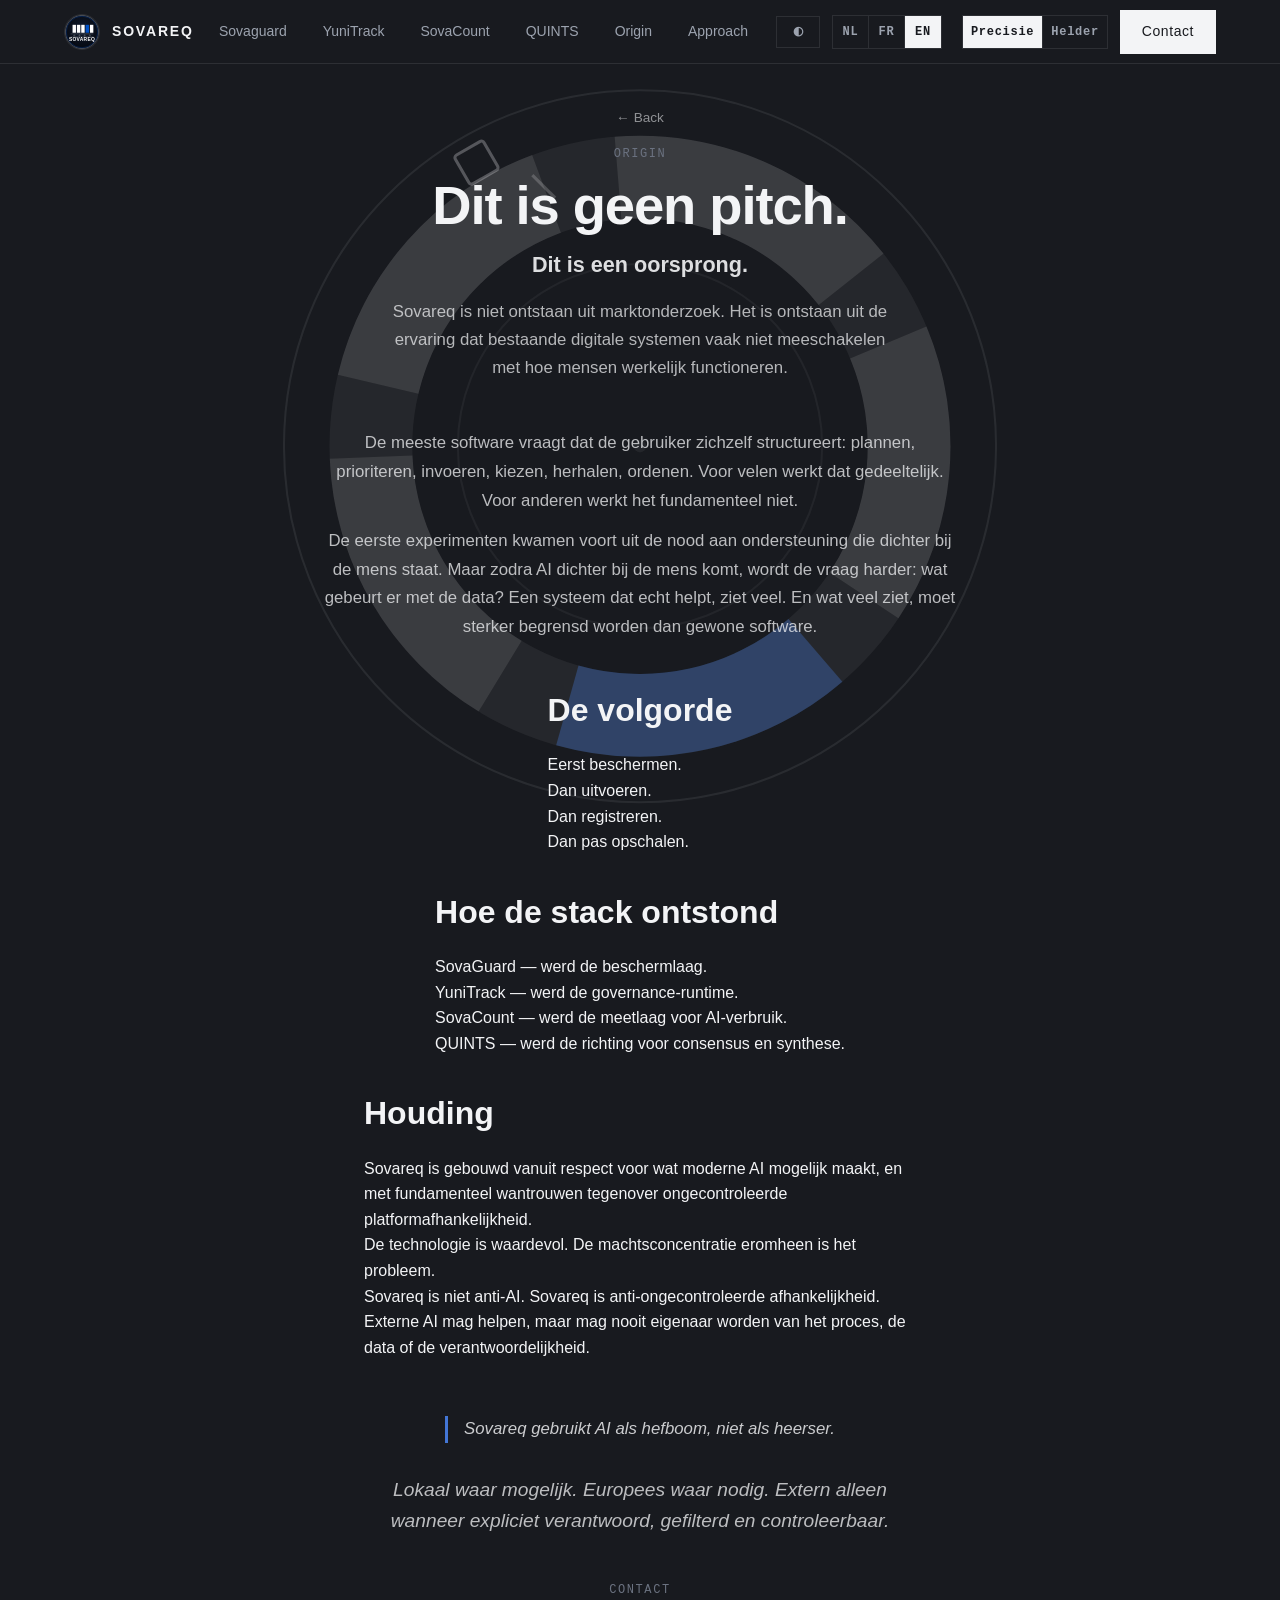
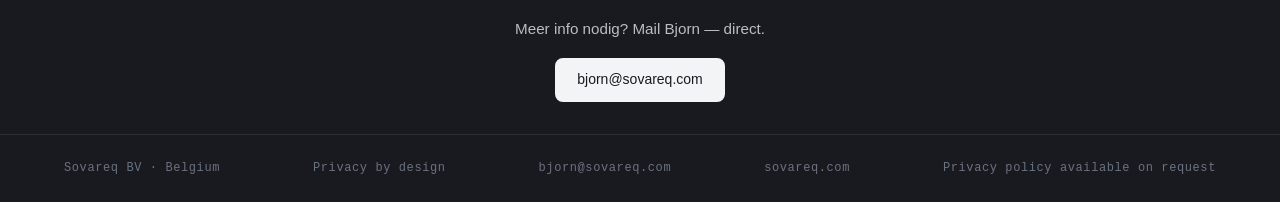
==== origin.html @ 06116773 "restore working site + add SovaCount/QUINTS/Origin pages - Restore index.html, sovaguard.html, yunit" ====
<!doctype html>
<html lang="nl">
  <head>
    <meta charset="utf-8">
    <meta name="viewport" content="width=device-width, initial-scale=1">
    <title>Origin | Sovareq</title>
    <meta name="description" content="Sovareq is niet ontstaan uit marktonderzoek. Het is ontstaan uit ervaring met digitale systemen die niet meeschakelen met hoe mensen werkelijk functioneren.">
    <link rel="icon" type="image/svg+xml" href="assets/sovareq-logo.svg">
    <link rel="stylesheet" href="styles.css">
    <style>
      /* ── YuniTrack page ── */
      .site-overlay { display: none; }

      /* Circular belt overlay */
      .yt-overlay {
        position: fixed;
        top: 50%;
        left: 50%;
        transform: translate(-50%, -50%);
        width: min(92vw, 92vh);
        aspect-ratio: 1;
        pointer-events: none;
        z-index: 0;
        color: var(--color-ink);
      }

      .yt-main {
        position: relative;
        z-index: 1;
        min-height: 100vh;
        display: flex;
        flex-direction: column;
      }

      /* ── Hero ── */
      .yt-hero {
        padding: var(--space-10) var(--space-6) var(--space-6);
        max-width: 600px;
        margin: 0 auto;
        text-align: center;
      }
      .yt-hero a.sg-back { display: inline-flex; align-items: center; gap: var(--space-1); font-size: .85rem; opacity: .55; text-decoration: none; color: var(--color-ink); margin-bottom: var(--space-4); transition: opacity .15s; }
      .yt-hero a.sg-back:hover { opacity: 1; }
      .yt-hero .section-label { display: block; margin-bottom: var(--space-3); }
      .yt-hero h1 { font-size: clamp(2rem, 5vw, 3.4rem); font-weight: 800; letter-spacing: -.02em; line-height: 1.1; margin: 0 0 var(--space-3); }
      .yt-hero .yt-tagline { font-size: clamp(1.1rem, 2.5vw, 1.35rem); font-weight: 600; margin: 0 0 var(--space-4); opacity: .9; }
      .yt-hero .yt-sub { font-size: clamp(.9rem, 1.6vw, 1.05rem); opacity: .72; line-height: 1.65; max-width: 520px; margin: 0 auto var(--space-6); }

      /* ── Intro ── */
      .yt-intro { max-width: 680px; margin: 0 auto; padding: 0 var(--space-6) var(--space-8); text-align: center; }
      .yt-intro p { font-size: clamp(.9rem, 1.6vw, 1.05rem); opacity: .75; line-height: 1.7; margin: 0 0 var(--space-3); }

      /* ── Content grid ── */
      .yt-blocks { max-width: 980px; margin: 0 auto; padding: 0 var(--space-6) var(--space-8); }
      .yt-grid { display: grid; grid-template-columns: repeat(auto-fit, minmax(200px, 1fr)); gap: var(--space-4); }

      /* Block 4 (blue) gets accent styling */
      .yt-block-card.blue { border-top-color: var(--color-accent); }
      .yt-block-num { font-size: .7rem; letter-spacing: .1em; opacity: .4; margin-bottom: var(--space-2); font-weight: 600; }

      /* ── What / What not ── */
      .yt-scope { max-width: 680px; margin: 0 auto var(--space-8); padding: 0 var(--space-6); display: grid; grid-template-columns: 1fr 1fr; gap: var(--space-6); }
      @media (max-width: 560px) { .yt-scope { grid-template-columns: 1fr; } }
      .yt-scope-block h3 { font-size: .95rem; font-weight: 700; margin: 0 0 var(--space-2); }
      .yt-scope-block p  { font-size: .9rem; opacity: .72; line-height: 1.65; margin: 0; }

      /* ── Aanpak ── */
      .yt-aanpak { max-width: 600px; margin: 0 auto var(--space-8); padding: 0 var(--space-6); }
      .yt-aanpak h2 { font-size: clamp(1.4rem, 3vw, 2rem); font-weight: 700; margin-bottom: var(--space-4); }
      .yt-aanpak p  { font-size: .95rem; opacity: .75; line-height: 1.7; margin-bottom: var(--space-3); }
      .yt-aanpak blockquote { border-left: 3px solid var(--color-accent); margin: var(--space-6) 0 0; padding-left: var(--space-4); font-size: 1.05rem; font-style: italic; opacity: .82; }

      /* ── Contact ── */
      .yt-contact { max-width: 540px; margin: 0 auto var(--space-8); padding: 0 var(--space-6); text-align: center; }
      .yt-contact p { opacity: .75; font-size: .95rem; line-height: 1.7; margin-bottom: var(--space-4); }
      .yt-contact a.btn-primary { display: inline-block; }

      /* ── Technical signals ── */
      .yt-signals { max-width: 680px; margin: 0 auto var(--space-8); padding: 0 var(--space-6); }
      .yt-signals-grid { display: flex; flex-wrap: wrap; gap: var(--space-2); }
      .yt-signal-tag { font-size: .78rem; padding: 4px 10px; border: 1px solid rgba(128,128,128,.25); border-radius: 2px; font-family: var(--font-mono, monospace); opacity: .7; }

      /* ── Belt SVG elements ── */
      .yt-belt-ring  { fill: none; stroke: currentColor; stroke-width: 40; stroke-opacity: 0.06; }
      .yt-ring-outer { fill: none; stroke: currentColor; stroke-width: 1; stroke-opacity: 0.08; }
      .yt-ring-inner { fill: none; stroke: currentColor; stroke-width: 1; stroke-opacity: 0.05; }
      .yt-center     { fill: currentColor; fill-opacity: 0.06; }
      .yt-block-path { }
      .yt-validator-body { fill: none; stroke: currentColor; stroke-width: 1.5; stroke-opacity: 0.28; }
      .yt-validator-flash { fill: #cc3030; fill-opacity: 0; }
    </style>
  </head>
  <body>

    <div class="portrait-gate" role="alertdialog" aria-label="Oriëntatie vereist">
      <span class="portrait-gate-label">Sovareq — Oriëntatieverificatie</span>
      <svg class="portrait-gate-icon" viewBox="0 0 48 48" fill="none" xmlns="http://www.w3.org/2000/svg" aria-hidden="true">
        <rect x="12" y="4" width="24" height="40" rx="4" stroke="currentColor" stroke-width="2.5"/>
        <circle cx="24" cy="38" r="2" fill="currentColor"/>
        <line x1="16" y1="9" x2="32" y2="9" stroke="currentColor" stroke-width="2" stroke-linecap="round"/>
      </svg>
      <h2>Oriëntatie vereist</h2>
      <p>Draai uw apparaat naar landschapsmodus om door te gaan.</p>
      <span class="portrait-gate-rule">Beleid: Schermoriëntatie — Artikel 1</span>
    </div>

    <!-- ── Circular belt background ── -->
    <div class="yt-overlay" aria-hidden="true">
      <svg id="yt-svg" viewBox="0 0 400 400" xmlns="http://www.w3.org/2000/svg">
        <!-- Belt track ring -->
        <circle cx="200" cy="200" r="130" class="yt-belt-ring"/>
        <!-- Outer decoration ring -->
        <circle cx="200" cy="200" r="172" class="yt-ring-outer"/>
        <!-- Inner decoration ring -->
        <circle cx="200" cy="200" r="88" class="yt-ring-inner"/>
        <!-- Center dot -->
        <circle cx="200" cy="200" r="3" class="yt-center"/>
        <!-- 5 animated blocks (paths filled by JS) -->
        <path id="yt-b0" class="yt-block-path" fill="currentColor" fill-opacity="0.10"/>
        <path id="yt-b1" class="yt-block-path" fill="currentColor" fill-opacity="0.10"/>
        <path id="yt-b2" class="yt-block-path" fill="currentColor" fill-opacity="0.10"/>
        <path id="yt-b3" class="yt-block-path" fill="var(--color-accent)" fill-opacity="0.28"/>
        <path id="yt-b4" class="yt-block-path" fill="currentColor" fill-opacity="0.10"/>
        <!-- Validator position indicator at 10 o'clock (240°) -->
        <!-- Validator at r=158, angle=240°: x=200+158*cos(240°)=200-79=121, y=200+158*sin(240°)=200-136.9=63.1 -->
        <rect id="yt-validator" class="yt-validator-body"
              x="113" y="55" width="16" height="16" rx="1.5"
              transform="rotate(-30 121 63)"/>
        <!-- Red flash overlay on validator -->
        <rect id="yt-validator-flash" class="yt-validator-flash"
              x="113" y="55" width="16" height="16" rx="1.5"
              transform="rotate(-30 121 63)"/>
        <!-- Small tick at validator position on outer ring -->
        <line x1="159" y1="80" x2="148" y2="69" stroke="currentColor" stroke-width="1.5" stroke-opacity="0.20"/>
      </svg>
    </div>

    <header class="site-header">
      <a class="brand" href="index.html" aria-label="Sovareq">
        <img class="brand-mark" src="assets/sovareq-logo.svg" alt="" width="36" height="36">
        <span class="brand-name">Sovareq</span>
      </a>
      <button class="nav-toggle" id="nav-toggle" aria-label="Menu openen" aria-expanded="false">☰</button>
      <nav class="main-nav" id="main-nav" aria-label="Navigatie">
        <a href="sovaguard.html" data-i18n="nav.product">Sovaguard</a>
        <a href="yunitrack.html" data-i18n="nav.yunitrack">YuniTrack</a>
        <a href="sovacount.html" data-i18n="nav.sovacount">SovaCount</a>
        <a href="quints.html" data-i18n="nav.quints">QUINTS</a>
        <a href="origin.html" data-i18n="nav.origin" aria-current="page">Origin</a>
        <a href="index.html#aanpak" data-i18n="nav.approach">Aanpak</a>
        <button class="theme-btn" id="theme-btn" aria-label="Thema wisselen">◐</button>
        <div class="lang-toggle" role="group" aria-label="Taal / Langue / Language">
          <button class="lang-btn" data-lang="nl" aria-pressed="true">NL</button>
          <button class="lang-btn" data-lang="fr" aria-pressed="false">FR</button>
          <button class="lang-btn" data-lang="en" aria-pressed="false">EN</button>
        </div>
        <div class="tone-toggle" role="group" aria-label="Toonlaag">
          <button class="tone-btn active" data-tone="precision" aria-pressed="true">Precisie</button>
          <button class="tone-btn" data-tone="clear" aria-pressed="false">Helder</button>
        </div>
        <a href="index.html#contact" class="nav-cta" data-i18n="nav.contact">Contact</a>
      </nav>
    </header>

    <main class="yt-main">

      <section class="yt-hero">
        <a class="sg-back" href="index.html">← <span data-i18n="sg.back">Terug</span></a>
        <span class="section-label">Origin</span>
        <h1 data-tone-key="hero_title">Dit is geen pitch.</h1>
        <p class="yt-tagline" data-tone-key="hero_tagline">Dit is een oorsprong.</p>
        <p class="yt-sub" data-tone-key="hero_sub">Sovareq is niet ontstaan uit marktonderzoek. Het is ontstaan uit de ervaring dat bestaande digitale systemen vaak niet meeschakelen met hoe mensen werkelijk functioneren.</p>
      </section>

      <section class="yt-intro">
        <p data-tone-key="intro_p1">De meeste software vraagt dat de gebruiker zichzelf structureert: plannen, prioriteren, invoeren, kiezen, herhalen, ordenen. Voor velen werkt dat gedeeltelijk. Voor anderen werkt het fundamenteel niet.</p>
        <p data-tone-key="intro_p2">De eerste experimenten kwamen voort uit de nood aan ondersteuning die dichter bij de mens staat. Maar zodra AI dichter bij de mens komt, wordt de vraag harder: wat gebeurt er met de data? Een systeem dat echt helpt, ziet veel. En wat veel ziet, moet sterker begrensd worden dan gewone software.</p>
      </section>

      <section class="yt-aanpak">
        <h2>De volgorde</h2>
        <ul style="list-style:none;padding:0;margin:0;">
          <li>Eerst beschermen.</li>
          <li>Dan uitvoeren.</li>
          <li>Dan registreren.</li>
          <li>Dan pas opschalen.</li>
        </ul>
      </section>

      <section class="yt-aanpak">
        <h2>Hoe de stack ontstond</h2>
        <ul style="list-style:none;padding:0;margin:0;">
          <li>SovaGuard — werd de beschermlaag.</li>
          <li>YuniTrack — werd de governance-runtime.</li>
          <li>SovaCount — werd de meetlaag voor AI-verbruik.</li>
          <li>QUINTS — werd de richting voor consensus en synthese.</li>
        </ul>
      </section>

      <section class="yt-aanpak">
        <h2>Houding</h2>
        <ul style="list-style:none;padding:0;margin:0;">
          <li>Sovareq is gebouwd vanuit respect voor wat moderne AI mogelijk maakt, en met fundamenteel wantrouwen tegenover ongecontroleerde platformafhankelijkheid.</li>
          <li>De technologie is waardevol. De machtsconcentratie eromheen is het probleem.</li>
          <li>Sovareq is niet anti-AI. Sovareq is anti-ongecontroleerde afhankelijkheid.</li>
          <li>Externe AI mag helpen, maar mag nooit eigenaar worden van het proces, de data of de verantwoordelijkheid.</li>
        </ul>
      </section>

      <section class="yt-aanpak">
        <blockquote data-tone-key="kernzin">Sovareq gebruikt AI als hefboom, niet als heerser.</blockquote>
      </section>

      <section class="yt-aanpak">
        <p style="font-style:italic;font-size:clamp(1rem,2vw,1.2rem);text-align:center;line-height:1.6;color:var(--color-ink);">Lokaal waar mogelijk. Europees waar nodig. Extern alleen wanneer expliciet verantwoord, gefilterd en controleerbaar.</p>
      </section>

      <section class="yt-contact">
        <span class="section-label" data-i18n="contact.label">Contact</span>
        <p data-tone-key="contact_text">Meer info nodig? Mail Bjorn — direct.</p>
        <a class="btn-primary" href="mailto:bjorn@sovareq.com">bjorn@sovareq.com</a>
      </section>

    </main>

    <footer class="site-footer">
      <span data-i18n="footer.company">Sovareq BV · België</span>
      <span>Privacy by design</span>
      <span><a href="mailto:bjorn@sovareq.com">bjorn@sovareq.com</a></span>
      <span>sovareq.com</span>
      <span data-i18n="footer.privacy">Privacybeleid beschikbaar op aanvraag</span>
    </footer>

    <script>
      /* ── i18n (nav/footer only) ── */
      var T = {
        nl: { 'nav.product':'Sovaguard','nav.yunitrack':'YuniTrack','nav.sovacount':'SovaCount','nav.quints':'QUINTS','nav.origin':'Origin','nav.approach':'Aanpak','nav.contact':'Contact','approach.label':'Aanpak','contact.label':'Contact','footer.company':'Sovareq BV · België','footer.privacy':'Privacybeleid beschikbaar op aanvraag','sg.back':'Terug' },
        fr: { 'nav.product':'Sovaguard','nav.yunitrack':'YuniTrack','nav.sovacount':'SovaCount','nav.quints':'QUINTS','nav.origin':'Origin','nav.approach':'Approche','nav.contact':'Contact','approach.label':'Approche','contact.label':'Contact','footer.company':'Sovareq BV · Belgique','footer.privacy':'Politique de confidentialité disponible sur demande','sg.back':'Retour' },
        en: { 'nav.product':'Sovaguard','nav.yunitrack':'YuniTrack','nav.sovacount':'SovaCount','nav.quints':'QUINTS','nav.origin':'Origin','nav.approach':'Approach','nav.contact':'Contact','approach.label':'Approach','contact.label':'Contact','footer.company':'Sovareq BV · Belgium','footer.privacy':'Privacy policy available on request','sg.back':'Back' },
      };

      function applyLang(lang) {
        var dict = T[lang]; if (!dict) return;
        document.documentElement.lang = lang;
        document.querySelectorAll('[data-i18n]').forEach(function(el) { var v=dict[el.dataset.i18n]; if(v!==undefined) el.textContent=v; });
        document.querySelectorAll('.lang-btn').forEach(function(btn) { var a=btn.dataset.lang===lang; btn.classList.toggle('active',a); btn.setAttribute('aria-pressed',a); });
        try { localStorage.setItem('sq-lang', lang); } catch(e) {}
      }
      document.querySelectorAll('.lang-btn').forEach(function(btn){ btn.addEventListener('click', function(){ applyLang(btn.dataset.lang); }); });
      var savedLang = null; try { savedLang=localStorage.getItem('sq-lang'); } catch(e) {}
      var browserLang = (navigator.language||'nl').slice(0,2).toLowerCase();
      applyLang(savedLang || (['nl','fr','en'].indexOf(browserLang)>-1?browserLang:'nl'));

      /* ── Tone texts ── */
      var toneTexts = {
        precision: {
          hero_title:    'Dit is geen pitch.',
          hero_tagline:  'Dit is een oorsprong.',
          hero_sub:      'Sovareq is niet ontstaan uit marktonderzoek. Het is ontstaan uit de ervaring dat bestaande digitale systemen vaak niet meeschakelen met hoe mensen werkelijk functioneren.',
          intro_p1:      'De meeste software vraagt dat de gebruiker zichzelf structureert: plannen, prioriteren, invoeren, kiezen, herhalen, ordenen. Voor velen werkt dat gedeeltelijk. Voor anderen werkt het fundamenteel niet.',
          intro_p2:      'De eerste experimenten kwamen voort uit de nood aan ondersteuning die dichter bij de mens staat. Maar zodra AI dichter bij de mens komt, wordt de vraag harder: wat gebeurt er met de data? Een systeem dat echt helpt, ziet veel. En wat veel ziet, moet sterker begrensd worden dan gewone software.',
          kernzin:       'Sovareq gebruikt AI als hefboom, niet als heerser.',
          contact_text:  'Meer info nodig? Mail Bjorn — direct.',
        },
        clear: {
          hero_title:    'Geen pitch.',
          hero_tagline:  'Een oorsprong.',
          hero_sub:      'Sovareq begon niet bij een marktanalyse. Het begon bij de vaststelling dat digitale systemen vaak niet aansluiten op hoe mensen écht denken en werken.',
          intro_p1:      'Bestaande tools vragen dat jij je aanpast aan hen. Niet omgekeerd.',
          intro_p2:      'Sovareq werd gebouwd om dat om te draaien — maar veilig. Want een systeem dat dicht bij mensen komt, ziet veel. En wat veel ziet, moet sterk begrensd zijn.',
          kernzin:       'AI als hulpmiddel. Nooit als baas.',
          contact_text:  'Meer info? Mail Bjorn.',
        },
      };

      function applyTone(tone) {
        var texts = toneTexts[tone]; if (!texts) return;
        document.querySelectorAll('[data-tone-key]').forEach(function(el) {
          var v = texts[el.dataset.toneKey];
          if (v !== undefined) el.textContent = v;
        });
        document.querySelectorAll('.tone-btn').forEach(function(btn) {
          var a = btn.dataset.tone === tone;
          btn.classList.toggle('active', a);
          btn.setAttribute('aria-pressed', a);
        });
        try { localStorage.setItem('sq-tone', tone); } catch(e) {}
      }

      document.querySelectorAll('.tone-btn').forEach(function(btn) {
        btn.addEventListener('click', function() { applyTone(btn.dataset.tone); });
      });

      /* Init tone */
      var savedTone = null; try { savedTone = localStorage.getItem('sq-tone'); } catch(e) {}
      applyTone(savedTone === 'clear' ? 'clear' : 'precision');

      /* ── Nav hamburger ── */
      (function() {
        var toggle = document.getElementById('nav-toggle');
        var nav = document.getElementById('main-nav');
        if (!toggle || !nav) return;
        function close() { nav.classList.remove('open'); toggle.setAttribute('aria-expanded','false'); toggle.textContent='☰'; }
        toggle.addEventListener('click', function() {
          var open = nav.classList.toggle('open');
          toggle.setAttribute('aria-expanded', open);
          toggle.textContent = open ? '✕' : '☰';
        });
        document.addEventListener('keydown', function(e) { if (e.key==='Escape') close(); });
        nav.querySelectorAll('a').forEach(function(a) { a.addEventListener('click', close); });
      })();

      /* ── Theme toggle ── */
      (function() {
        var btn = document.getElementById('theme-btn');
        var html = document.documentElement;
        var saved = null; try { saved = localStorage.getItem('sq-theme'); } catch(e) {}
        if (saved === 'light') html.setAttribute('data-theme','light');
        if (btn) btn.addEventListener('click', function() {
          var isLight = html.getAttribute('data-theme') === 'light';
          if (isLight) { html.removeAttribute('data-theme'); try{localStorage.setItem('sq-theme','dark');}catch(e){} }
          else { html.setAttribute('data-theme','light'); try{localStorage.setItem('sq-theme','light');}catch(e){} }
        });
      })();

      /* ── Circular belt animation ── */
      (function() {
        if (matchMedia('(prefers-reduced-motion: reduce)').matches) return;

        var cx = 200, cy = 200;
        var R_OUT = 150, R_IN = 110;
        var PERIOD_MS = 3800;      /* one full revolution */
        var HEARTBEAT_MS = 800;
        var RED_FLASH_MS = 200;

        /* Block layout: same proportions as side-view belt (36px block, 10px gap, 230px tile) */
        var BLOCK_DEG = 36 / 230 * 360;   /* ≈ 56.35° */
        var GAP_DEG   = 10 / 230 * 360;   /* ≈ 15.65° */
        var PITCH_DEG = BLOCK_DEG + GAP_DEG; /* ≈ 72° */

        /* 5 blocks: 0=white,1=white,2=white,3=BLUE(4th),4=white */
        var blockStarts = [0, PITCH_DEG, 2*PITCH_DEG, 3*PITCH_DEG, 4*PITCH_DEG];
        var blockEls = [
          document.getElementById('yt-b0'),
          document.getElementById('yt-b1'),
          document.getElementById('yt-b2'),
          document.getElementById('yt-b3'),
          document.getElementById('yt-b4'),
        ];
        var validatorFlash = document.getElementById('yt-validator-flash');

        /* Validator at 10 o'clock = 240° in SVG angle system (0=right, CW) */
        var VALIDATOR_DEG = 240;

        /* Blue block center at rot=0 */
        var BLUE_CENTER_0 = 3 * PITCH_DEG + BLOCK_DEG / 2; /* ≈ 244.2° */

        var heartbeatStart = null;
        var redFlashStart  = null;
        var blueCount      = 0;
        var lastBlueDeg    = BLUE_CENTER_0;
        var startTime      = performance.now();

        function toRad(d) { return d * Math.PI / 180; }

        function arcPath(a1r, a2r) {
          var large = (a2r - a1r > Math.PI) ? 1 : 0;
          var ox1 = cx + R_OUT * Math.cos(a1r), oy1 = cy + R_OUT * Math.sin(a1r);
          var ox2 = cx + R_OUT * Math.cos(a2r), oy2 = cy + R_OUT * Math.sin(a2r);
          var ix2 = cx + R_IN  * Math.cos(a2r), iy2 = cy + R_IN  * Math.sin(a2r);
          var ix1 = cx + R_IN  * Math.cos(a1r), iy1 = cy + R_IN  * Math.sin(a1r);
          return 'M'+ox1+' '+oy1+' A'+R_OUT+' '+R_OUT+' 0 '+large+' 1 '+ox2+' '+oy2
               + ' L'+ix2+' '+iy2+' A'+R_IN+' '+R_IN+' 0 '+large+' 0 '+ix1+' '+iy1+'Z';
        }

        function normDeg(d) { return ((d % 360) + 360) % 360; }

        function tick(now) {
          var elapsed = now - startTime;
          var rotDeg  = (elapsed / PERIOD_MS * 360) % 360;

          /* Current blue center angle */
          var blueDeg = normDeg(BLUE_CENTER_0 + rotDeg);
          var prev    = normDeg(lastBlueDeg);

          /* Detect crossing of VALIDATOR_DEG */
          var crossed = false;
          if (blueDeg >= prev) {
            crossed = prev <= VALIDATOR_DEG && blueDeg > VALIDATOR_DEG;
          } else {
            /* Wrapped around 360 */
            crossed = prev <= VALIDATOR_DEG || blueDeg > VALIDATOR_DEG;
          }
          if (crossed) {
            heartbeatStart = now;
            blueCount++;
            if (blueCount % 3 === 0) redFlashStart = now;
          }
          lastBlueDeg = blueDeg;

          /* Draw blocks */
          for (var i = 0; i < 5; i++) {
            var a1r = toRad(blockStarts[i] + rotDeg);
            var a2r = toRad(blockStarts[i] + BLOCK_DEG + rotDeg);
            var p   = arcPath(a1r, a2r);
            if (blockEls[i]) blockEls[i].setAttribute('d', p);

            /* Blue heartbeat */
            if (i === 3 && blockEls[3]) {
              var inBeat = heartbeatStart && (now - heartbeatStart) < HEARTBEAT_MS;
              if (inBeat) {
                var t = (now - heartbeatStart) / HEARTBEAT_MS;
                /* Peak at t=0.4, ease in/out */
                var brightness = t < 0.4 ? t / 0.4 : 1 - (t - 0.4) / 0.6;
                var op = 0.28 + 0.72 * brightness;
                blockEls[3].setAttribute('fill-opacity', op.toFixed(3));
              } else {
                blockEls[3].setAttribute('fill-opacity', '0.28');
              }
            }
          }

          /* Validator red flash */
          if (validatorFlash) {
            if (redFlashStart && (now - redFlashStart) < RED_FLASH_MS) {
              var rp = (now - redFlashStart) / RED_FLASH_MS;
              var rop = (1 - rp) * 0.45;
              validatorFlash.setAttribute('fill-opacity', rop.toFixed(3));
            } else {
              validatorFlash.setAttribute('fill-opacity', '0');
            }
          }

          requestAnimationFrame(tick);
        }

        requestAnimationFrame(tick);
      })();
    </script>
  </body>
</html>
---- styles.css ----
/* ============================================================
   SOVAREQ — website styles
   Design tokens: sovaguard-design-tokens.md (verplicht basis)
   Website-specifieke tokens aangevuld onderaan tokens-sectie
   ============================================================ */

/* ── 1. Design tokens (dark default — light via data-theme="light") ── */
:root {
  /* Kleur — dark (altijd donker) */
  --color-ink:            #f3f4f6;
  --color-ink-muted:      #9ca3af;
  --color-ink-subtle:     #6b7280;
  --color-surface:        #181a1f;
  --color-surface-muted:  #1f2128;
  --color-surface-sunken: #13151a;
  --color-surface-subtle: #21232b;
  --color-border:         #2d2f34;
  --color-border-strong:  #4b4f58;
  --color-accent:         #4d8bff;
  --color-accent-hover:   #80a7ff;
  --color-accent-soft:    #6698ff;
  --color-focus:          #4d8bff;

  /* Typografie */
  --font-sans: "IBM Plex Sans", -apple-system, BlinkMacSystemFont,
               "Segoe UI", Roboto, Helvetica, Arial, sans-serif;
  --font-mono: "IBM Plex Mono", ui-monospace, "SF Mono", Menlo,
               Consolas, "Liberation Mono", monospace;

  /* Schaal */
  --text-xs:   12px;
  --text-sm:   14px;
  --text-base: 16px;
  --text-lg:   18px;
  --text-2xl:  32px;

  /* Ruimte (4px-grid) */
  --space-1:   4px;
  --space-2:   8px;
  --space-3:  12px;
  --space-4:  16px;
  --space-5:  20px;
  --space-6:  24px;
  --space-8:  32px;
  --space-10: 40px;
  --space-12: 48px;

  /* Hoekradius */
  --radius-sm:  6px;
  --radius-md:  8px;
  --radius-lg: 12px;

  /* Randen */
  --border-thin:   1px solid var(--color-border);
  --border-strong: 2px solid var(--color-ink);

  /* Layout */
  --container-max: 1200px;
  --grid-gap:      20px;

  /* Website-specifieke tokens */
  --header-h:         64px;
  --section-pad-v:    clamp(64px, 8vw, 112px);
  --section-pad-h:    clamp(20px, 5vw, 72px);
  --hero-logo-size:   clamp(160px, 22vw, 280px);
  --label-tracking:   0.13em;
}

/* ── Light theme (via data-theme="light" op <html>) ─────── */
[data-theme="light"] {
  --color-ink:            #14181f;
  --color-ink-muted:      #363e4c;
  --color-ink-subtle:     #6b7280;
  --color-surface:        #ededef;
  --color-surface-muted:  #e4e5e8;
  --color-surface-sunken: #d8d9dc;
  --color-surface-subtle: #e8e9ec;
  --color-border:         #c8cacf;
  --color-border-strong:  #9ea2ab;
  --color-accent:         #0052c8;
  --color-accent-hover:   #003f99;
  --color-focus:          #0052c8;
}

/* ── 3. Reset ──────────────────────────────────────────────── */
*, *::before, *::after {
  box-sizing: border-box;
}

html {
  scroll-behavior: smooth;
}

body {
  margin: 0;
  background: var(--color-surface);
  color: var(--color-ink);
  font-family: var(--font-sans);
  font-size: var(--text-base);
  font-weight: 400;
  line-height: 1.6;
  -webkit-font-smoothing: antialiased;
}

a {
  color: inherit;
  text-decoration: none;
}

h1, h2, h3, p, blockquote {
  margin: 0;
}

:focus-visible {
  outline: 2px solid var(--color-focus);
  outline-offset: 2px;
}

@media (prefers-reduced-motion: reduce) {
  *, *::before, *::after {
    transition-duration: 0.01ms !important;
    animation-duration: 0.01ms !important;
  }
  html {
    scroll-behavior: auto;
  }
}

/* ── 4. Header ─────────────────────────────────────────────── */
.site-header {
  position: sticky;
  top: 0;
  z-index: 100;
  height: var(--header-h);
  display: flex;
  align-items: center;
  justify-content: space-between;
  padding: 0 var(--section-pad-h);
  border-bottom: var(--border-thin);
  background: var(--color-surface);
}

.brand {
  display: inline-flex;
  align-items: center;
  gap: var(--space-3);
  min-height: 44px;
}

.brand-mark {
  width: 36px;
  height: 36px;
  border-radius: 50%;
  display: block;
  border: var(--border-thin);
}

.brand-name {
  font-family: var(--font-sans);
  font-size: var(--text-sm);
  font-weight: 700;
  letter-spacing: var(--label-tracking);
  text-transform: uppercase;
  color: var(--color-ink);
}

.main-nav {
  display: flex;
  align-items: center;
  gap: var(--space-1);
}

.main-nav a {
  min-height: 44px;
  min-width: 44px;
  display: inline-flex;
  align-items: center;
  padding: 0 var(--space-4);
  font-size: var(--text-sm);
  font-weight: 500;
  color: var(--color-ink-muted);
  border-radius: var(--radius-md);
  transition: color 0.15s;
}

.main-nav a:hover {
  color: var(--color-ink);
}

.nav-cta {
  color: var(--color-surface) !important;
  background: var(--color-ink);
  border: var(--border-strong);
  border-radius: 0 !important;
  padding: 0 var(--space-5) !important;
  letter-spacing: 0.04em;
  transition: opacity 0.15s !important;
}

.nav-cta:hover {
  opacity: 0.82;
}

/* ── 5. Hero ───────────────────────────────────────────────── */
.hero {
  min-height: calc(100vh - var(--header-h));
  display: grid;
  grid-template-columns: 1fr auto;
  align-items: center;
  gap: clamp(var(--space-10), 6vw, 96px);
  padding: var(--section-pad-v) var(--section-pad-h);
  border-bottom: var(--border-thin);
}

.hero-copy {
  max-width: 640px;
}

.hero h1 {
  font-size: clamp(2.6rem, 6vw, 5.2rem);
  font-weight: 700;
  line-height: 1.02;
  letter-spacing: -0.025em;
  color: var(--color-ink);
  margin-top: var(--space-5);
  margin-bottom: var(--space-6);
}

.hero-sub {
  font-size: var(--text-lg);
  color: var(--color-ink-muted);
  line-height: 1.65;
  margin-bottom: var(--space-10);
}

.hero-visual {
  display: flex;
  align-items: center;
  justify-content: center;
  padding: var(--space-8);
}

.hero-logo {
  width: var(--hero-logo-size);
  height: var(--hero-logo-size);
  border-radius: 50%;
  display: block;
  border: var(--border-strong);
}

/* ── 6. Knoppen ────────────────────────────────────────────── */
.btn-primary {
  display: inline-flex;
  align-items: center;
  justify-content: center;
  min-height: 44px;
  padding: var(--space-2) var(--space-5);
  background: var(--color-ink);
  color: var(--color-surface);
  border: var(--border-strong);
  border-radius: var(--radius-md);
  font-family: var(--font-sans);
  font-size: var(--text-sm);
  font-weight: 500;
  cursor: pointer;
  transition: opacity 0.15s;
}

.btn-primary:hover {
  opacity: 0.82;
}

/* ── 7. Sectie-layout ──────────────────────────────────────── */
.section-inner {
  max-width: var(--container-max);
  margin: 0 auto;
  padding: var(--section-pad-v) var(--section-pad-h);
}

.section-label {
  font-family: var(--font-mono);
  font-size: var(--text-xs);
  font-weight: 500;
  letter-spacing: var(--label-tracking);
  text-transform: uppercase;
  color: var(--color-ink-subtle);
  margin-bottom: var(--space-4);
  display: block;
}

/* ── 8. Sovaguard ──────────────────────────────────────────── */
.product-section {
  background: var(--color-surface-muted);
  border-bottom: var(--border-thin);
}

.product-section h2 {
  font-size: clamp(2rem, 4vw, 3.2rem);
  font-weight: 700;
  letter-spacing: -0.02em;
  margin-bottom: var(--space-4);
}

.product-sub {
  font-size: var(--text-lg);
  color: var(--color-ink-muted);
  max-width: 600px;
  line-height: 1.65;
  margin-bottom: var(--space-12);
}

.feature-grid {
  display: grid;
  grid-template-columns: repeat(2, 1fr);
  gap: var(--grid-gap);
  margin-bottom: var(--space-10);
}

.feature-card {
  padding: var(--space-8);
  background: var(--color-surface);
  border: var(--border-strong);
  border-radius: 0;
  border-top: 3px solid var(--color-accent);
}

.feature-label {
  font-family: var(--font-mono);
  font-size: var(--text-xs);
  font-weight: 600;
  letter-spacing: var(--label-tracking);
  text-transform: uppercase;
  color: var(--color-ink);
  margin-bottom: var(--space-3);
  overflow-wrap: break-word;
  word-break: break-word;
}

.feature-card p {
  font-size: var(--text-sm);
  color: var(--color-ink-muted);
  line-height: 1.7;
}

.compliance-row {
  display: flex;
  flex-wrap: wrap;
  gap: var(--space-2);
}

.compliance-tag {
  font-family: var(--font-mono);
  font-size: var(--text-xs);
  font-weight: 500;
  letter-spacing: 0.06em;
  color: var(--color-ink-subtle);
  padding: var(--space-2) var(--space-3);
  border: var(--border-thin);
  border-radius: var(--radius-sm);
  background: var(--color-surface-sunken);
}

/* ── 9. Aanpak ─────────────────────────────────────────────── */
.aanpak-section {
  border-bottom: var(--border-thin);
}

.aanpak-inner {
  max-width: var(--container-max);
  margin: 0 auto;
  padding: var(--section-pad-v) var(--section-pad-h);
  display: grid;
  grid-template-columns: 1fr 1fr;
  gap: clamp(var(--space-10), 6vw, 96px);
  align-items: start;
}

.aanpak-head h2 {
  font-size: clamp(2rem, 4vw, 3.2rem);
  font-weight: 700;
  letter-spacing: -0.02em;
  margin-top: var(--space-4);
}

.aanpak-body {
  display: flex;
  flex-direction: column;
  gap: var(--space-5);
}

.aanpak-body p {
  font-size: var(--text-base);
  color: var(--color-ink-muted);
  line-height: 1.75;
}

.aanpak-quote {
  font-size: var(--text-lg);
  font-weight: 600;
  color: var(--color-ink);
  border-left: 3px solid var(--color-accent);
  padding-left: var(--space-5);
  margin-top: var(--space-3);
}

/* ── 10. Contact ───────────────────────────────────────────── */
.contact-section {
  background: var(--color-surface-muted);
  border-bottom: var(--border-thin);
}

.contact-section h2 {
  font-size: clamp(2rem, 4vw, 3.2rem);
  font-weight: 700;
  letter-spacing: -0.02em;
  margin-bottom: var(--space-6);
}

.contact-email {
  display: inline-flex;
  align-items: center;
  min-height: 44px;
  font-size: clamp(1.2rem, 2.5vw, 1.8rem);
  font-weight: 600;
  color: var(--color-ink);
  border-bottom: var(--border-strong);
  padding-bottom: var(--space-1);
  transition: color 0.15s;
}

.contact-email:hover {
  color: var(--color-accent);
}

/* ── 11. Footer ────────────────────────────────────────────── */
.site-footer {
  display: flex;
  flex-wrap: wrap;
  justify-content: space-between;
  gap: var(--space-2) var(--space-6);
  padding: var(--space-6) var(--section-pad-h);
  border-top: var(--border-thin);
  font-family: var(--font-mono);
  font-size: var(--text-xs);
  font-weight: 400;
  color: var(--color-ink-subtle);
  letter-spacing: 0.05em;
}

/* ── 11b. Metrics strip ────────────────────────────────────── */
.metrics-strip {
  display: grid;
  grid-template-columns: repeat(4, 1fr);
  background: var(--color-surface-sunken);
  border-bottom: var(--border-thin);
  padding: 0 clamp(16px, 5vw, 72px);
}

.metric-item {
  display: flex;
  flex-direction: column;
  gap: var(--space-2);
  padding: var(--space-8) var(--section-pad-h);
  border-right: var(--border-thin);
}

.metric-item:last-child {
  border-right: none;
}

.metric-val {
  font-family: var(--font-mono);
  font-size: clamp(1.1rem, 2vw, 1.6rem);
  font-weight: 700;
  color: var(--color-ink);
  letter-spacing: -0.02em;
}

.metric-lbl {
  font-family: var(--font-mono);
  font-size: var(--text-xs);
  color: var(--color-ink-subtle);
  letter-spacing: var(--label-tracking);
  text-transform: uppercase;
}

/* ── 11c. Site-overlay ─────────────────────────────────────── */
.site-overlay {
  position: fixed;
  top: 50%;
  left: 50%;
  transform: translate(-50%, -50%);
  width: min(76vw, calc(76vh * 360 / 435));
  aspect-ratio: 360 / 435;
  pointer-events: none;
  z-index: 9999;
  color: var(--color-ink);
}

.overlay-svg {
  width: 100%;
  height: 100%;
  display: block;
}

/* Per-element opaciteiten:
   wit/neutraal → subtiel (0.07)
   blauw = Sovaguard → zichtbaar (0.25)          */
.overlay-svg .ring-outer   { stroke-opacity: 0.07; }
.overlay-svg .ring-inner   { stroke-opacity: 0.15; }
.overlay-svg .rail         { stroke-opacity: 0.07; }
.overlay-svg .bar-white    { fill-opacity:   0.07; }
.overlay-svg .bar-blue     { fill-opacity:   0.15; }
.overlay-svg .overlay-text {
  fill-opacity: 0.07;
  font-family:  var(--font-sans);
  font-weight:  700;
}

/* ── 12. Lang toggle ───────────────────────────────────────── */
.lang-toggle {
  display: inline-flex;
  align-items: center;
  border: var(--border-thin);
  overflow: hidden;
  margin: 0 var(--space-2);
}

.lang-btn {
  min-height: 32px;
  min-width: 36px;
  padding: 0 var(--space-2);
  background: none;
  border: none;
  border-right: var(--border-thin);
  border-radius: 0;
  font-family: var(--font-mono);
  font-size: var(--text-xs);
  font-weight: 600;
  letter-spacing: 0.06em;
  color: var(--color-ink-muted);
  cursor: pointer;
  transition: color 0.12s, background 0.12s;
}

.lang-btn:last-child {
  border-right: none;
}

.lang-btn:hover {
  color: var(--color-ink);
  background: var(--color-surface-subtle);
}

.lang-btn.active {
  color: var(--color-surface);
  background: var(--color-ink);
}

.theme-btn {
  min-height: 32px;
  min-width: 44px;
  padding: 0 var(--space-3);
  background: none;
  border: var(--border-thin);
  border-radius: 0;
  font-family: var(--font-mono);
  font-size: var(--text-xs);
  font-weight: 600;
  letter-spacing: 0.06em;
  color: var(--color-ink-muted);
  cursor: pointer;
  margin-left: var(--space-2);
  transition: color 0.12s, background 0.12s;
}

.theme-btn:hover {
  color: var(--color-ink);
  background: var(--color-surface-subtle);
}

.tone-toggle {
  display: inline-flex;
  align-items: center;
  border: var(--border-thin);
  overflow: hidden;
  margin: 0 var(--space-2);
}

.tone-btn {
  min-height: 32px;
  padding: 0 var(--space-2);
  background: none;
  border: none;
  border-right: var(--border-thin);
  border-radius: 0;
  font-family: var(--font-mono);
  font-size: var(--text-xs);
  font-weight: 600;
  letter-spacing: 0.06em;
  color: var(--color-ink-muted);
  cursor: pointer;
  transition: color 0.12s, background 0.12s;
}

.tone-btn:last-child {
  border-right: none;
}

.tone-btn:hover {
  color: var(--color-ink);
  background: var(--color-surface-subtle);
}

.tone-btn.active {
  color: var(--color-surface);
  background: var(--color-ink);
}

/* ── 13. Responsive ────────────────────────────────────────── */
@media (max-width: 900px) {
  .metrics-strip {
    grid-template-columns: repeat(2, 1fr);
  }

  .metric-item {
    padding: var(--space-6) max(5vw, 20px);
  }

  .metric-item:nth-child(2) {
    border-right: none;
  }

  .metric-item:nth-child(3),
  .metric-item:nth-child(4) {
    border-top: var(--border-thin);
  }

  .hero {
    grid-template-columns: 1fr;
    min-height: auto;
  }

  .hero-visual {
    order: -1;
    padding: 0;
  }

  .feature-grid {
    grid-template-columns: 1fr;
  }

  .aanpak-inner {
    grid-template-columns: 1fr;
    gap: var(--space-8);
  }
}

/* ── Hamburger toggle ───────────────────────────────────── */
.nav-toggle {
  display: none;
}

@media (max-width: 900px) {
  .site-header {
    height: var(--header-h);
    flex-direction: row;
    align-items: center;
    padding: 0 var(--section-pad-h);
    position: relative;
  }

  .nav-toggle {
    display: inline-flex;
    align-items: center;
    justify-content: center;
    min-height: 44px;
    min-width: 44px;
    background: none;
    border: none;
    color: var(--color-ink);
    font-size: 1.3rem;
    cursor: pointer;
    margin-left: auto;
  }

  .main-nav {
    display: none;
    position: absolute;
    top: var(--header-h);
    left: 0;
    right: 0;
    flex-direction: column;
    align-items: stretch;
    background: var(--color-surface);
    border-bottom: var(--border-strong);
    padding: var(--space-2) var(--section-pad-h) var(--space-4);
    gap: var(--space-1);
    z-index: 200;
    box-shadow: 0 8px 24px rgba(0,0,0,.18);
  }

  .main-nav.open {
    display: flex;
  }

  .main-nav a {
    padding: var(--space-3) var(--space-2);
    border-bottom: var(--border-thin);
    min-width: 0;
    justify-content: flex-start;
  }

  .main-nav .nav-cta {
    margin-top: var(--space-2);
    border-bottom: none;
    text-align: center;
    justify-content: center;
  }

  .lang-toggle,
  .tone-toggle {
    margin: var(--space-2) 0 0;
    align-self: flex-start;
  }

  .theme-btn {
    margin-left: 0;
    align-self: flex-start;
  }

  .btn-primary {
    width: 100%;
  }
}

/* ── Portrait gate ─────────────────────────────────────────── */
.portrait-gate {
  display: none;
  position: fixed;
  inset: 0;
  height: 100dvh;
  z-index: 9999;
  background: var(--color-surface);
  flex-direction: column;
  align-items: center;
  justify-content: center;
  text-align: center;
  padding: var(--space-8);
  gap: var(--space-5);
}

@media (orientation: portrait) and (max-width: 768px) {
  .portrait-gate { display: flex; }
}

.portrait-gate-label {
  font-family: var(--font-mono);
  font-size: var(--text-xs);
  letter-spacing: var(--label-tracking);
  text-transform: uppercase;
  color: var(--color-ink-muted);
}

.portrait-gate-icon {
  display: block;
  width: 48px;
  height: 48px;
  animation: pg-rotate 2.4s ease-in-out infinite;
}

@keyframes pg-rotate {
  0%   { transform: rotate(0deg); }
  40%  { transform: rotate(0deg); }
  70%  { transform: rotate(90deg); }
  100% { transform: rotate(90deg); }
}

.portrait-gate h2 {
  font-size: clamp(1.3rem, 6vw, 1.8rem);
  font-weight: 700;
  letter-spacing: -.02em;
  margin: 0;
}

.portrait-gate p {
  font-size: var(--text-sm);
  color: var(--color-ink-muted);
  max-width: 260px;
  line-height: 1.65;
  margin: 0;
}

.portrait-gate-rule {
  font-family: var(--font-mono);
  font-size: .68rem;
  color: var(--color-accent);
  letter-spacing: .1em;
  opacity: .65;
  margin-top: var(--space-2);
}
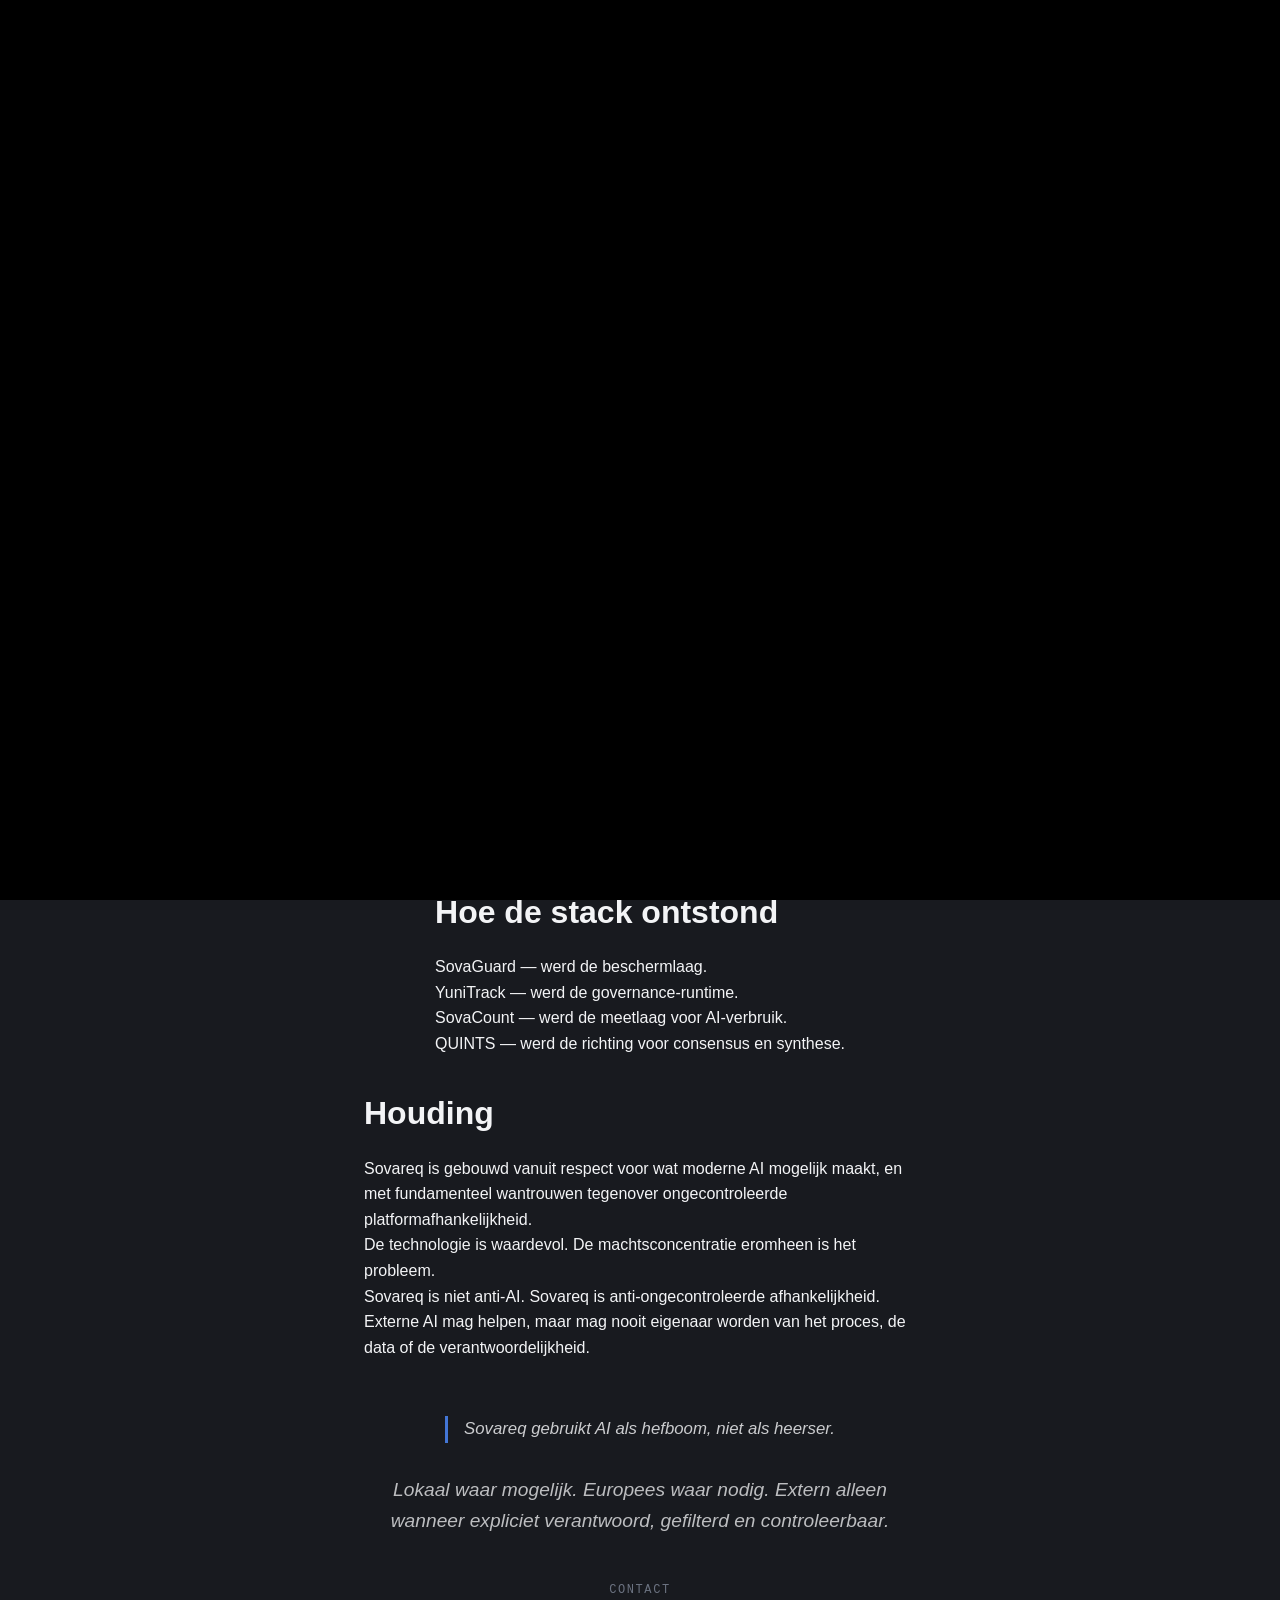
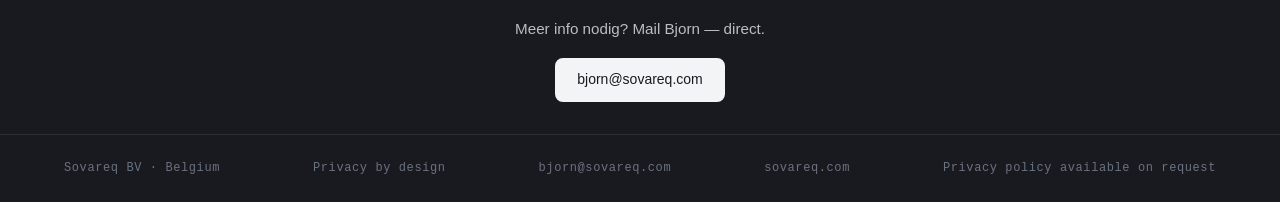
==== commit 9c20df3b: "add black overlay (temporary hide for review) + clean URL redirects" ====
--- a/origin.html
+++ b/origin.html
@@ -91,6 +91,8 @@
     </style>
   </head>
   <body>
+    <div style="position:fixed;inset:0;background:#000;z-index:99999"></div>
+
 
     <div class="portrait-gate" role="alertdialog" aria-label="Oriëntatie vereist">
       <span class="portrait-gate-label">Sovareq — Oriëntatieverificatie</span>
